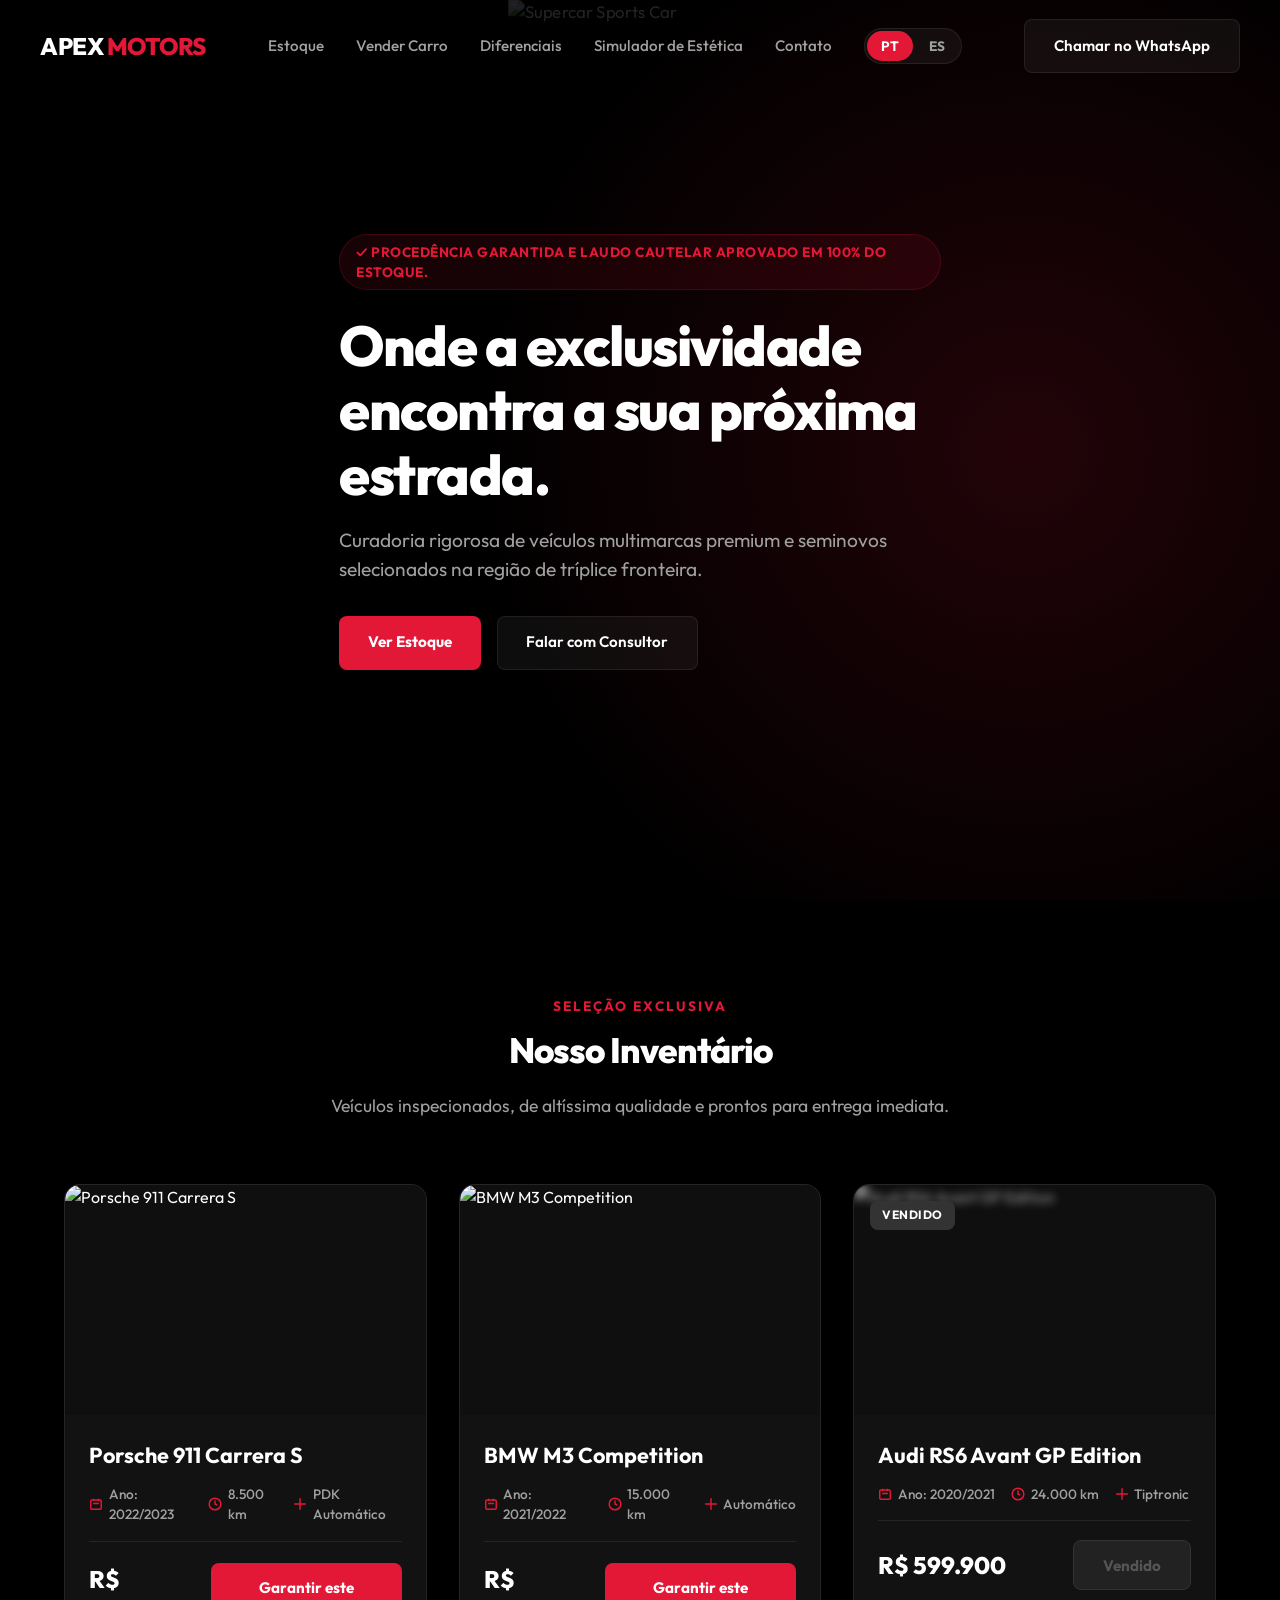
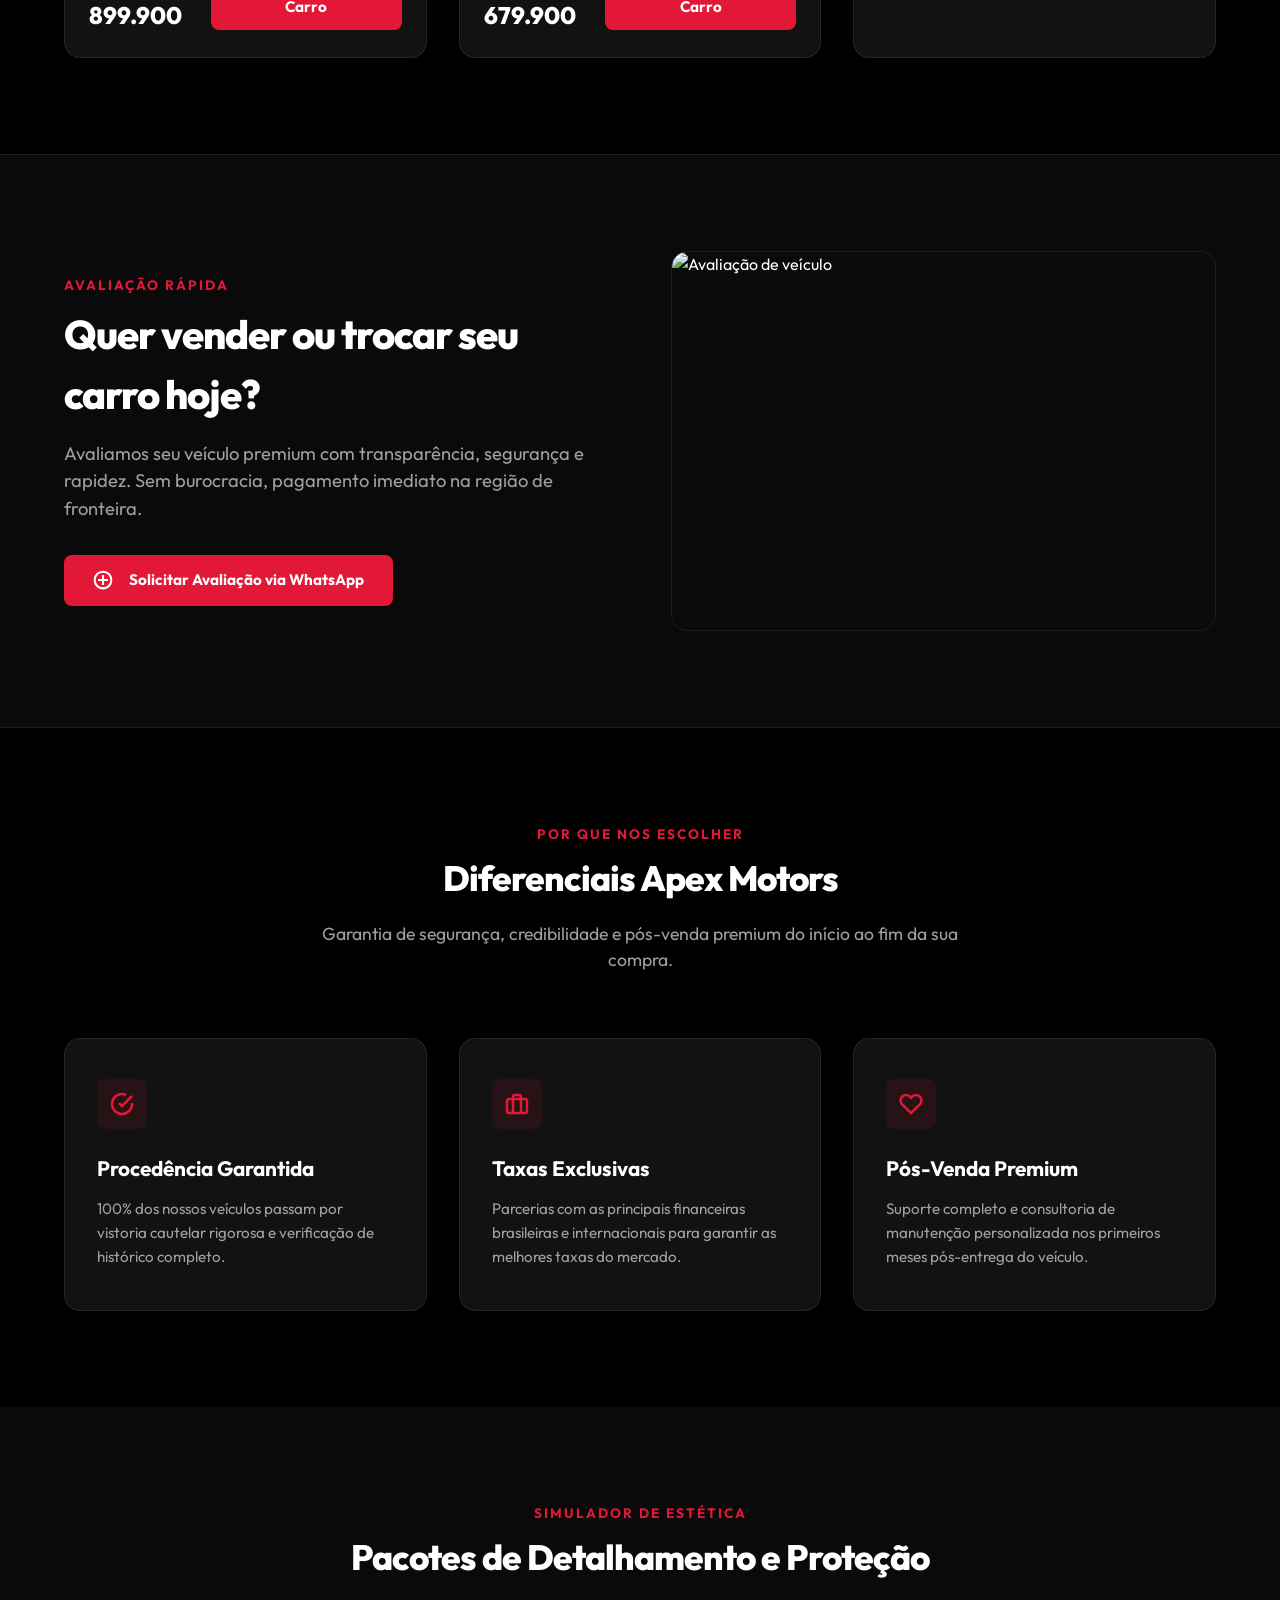
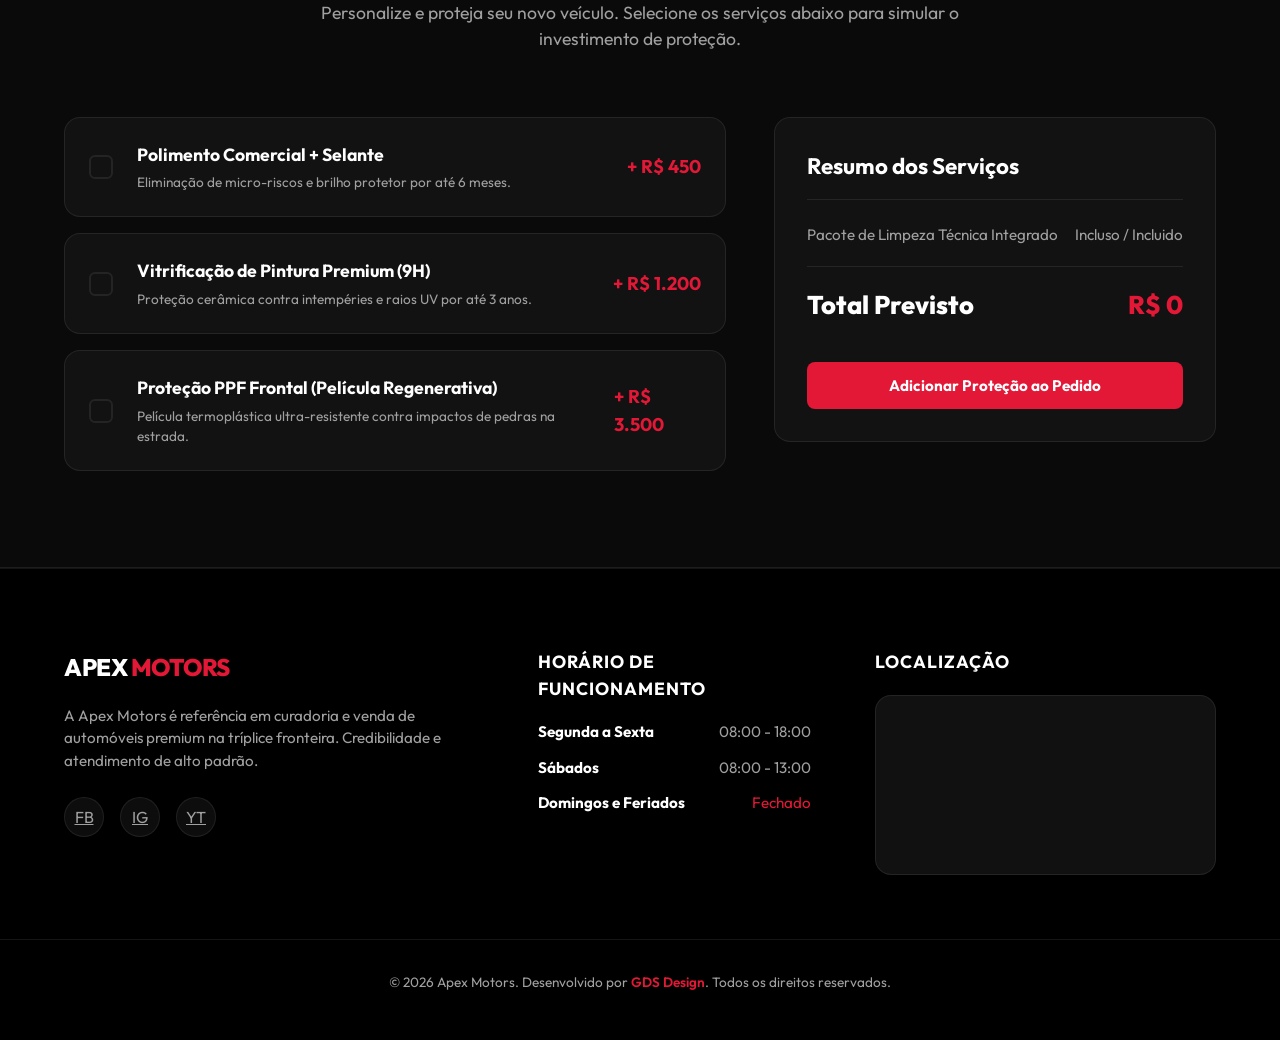
==== index.html @ 04f1a265 "feat: inicializa o repositorio da landing page automotiva" ====
<!DOCTYPE html>
<html lang="pt-BR">
<head>
    <meta charset="UTF-8">
    <meta name="viewport" content="width=device-width, initial-scale=1.0">
    
    <!-- SEO & Search Engine Optimization (Multilíngue) -->
    <title>Apex Motors | Revenda de Veículos Premium Tríplice Fronteira</title>
    <meta name="description" content="Apex Motors é referência em veículos premium multimarcas na região de Foz do Iguaçu e Ciudad del Este. Estoque selecionado e procedência garantida.">
    <meta name="robots" content="index, follow">
    <link rel="alternate" hreflang="pt" href="https://gdsdesign.pages.dev/landing-page-automotiva/?lang=pt">
    <link rel="alternate" hreflang="es" href="https://gdsdesign.pages.dev/landing-page-automotiva/?lang=es">
    <link rel="alternate" hreflang="x-default" href="https://gdsdesign.pages.dev/landing-page-automotiva/">

    <!-- Stylesheets -->
    <link rel="stylesheet" href="style.css">
</head>
<body>

    <!-- Header / Nav bar -->
    <header>
        <div class="container nav-container">
            <div class="logo">Apex <span>Motors</span></div>
            <button class="menu-toggle" onclick="toggleMenu()" aria-label="Toggle Menu">☰</button>
            <nav id="main-nav">
                <a href="#inventory" data-i18n="nav_inventory">Estoque</a>
                <a href="#sell" data-i18n="nav_sell">Vender Carro</a>
                <a href="#features" data-i18n="nav_features">Diferenciais</a>
                <a href="#calculator" data-i18n="sec_calc_badge">Estética</a>
                <a href="#contact" data-i18n="nav_contact">Contato</a>
                
                <!-- Language Switcher -->
                <div class="lang-switcher">
                    <button class="lang-btn active" data-lang="pt" onclick="setLanguage('pt')">PT</button>
                    <button class="lang-btn" data-lang="es" onclick="setLanguage('es')">ES</button>
                </div>
            </nav>
            <a href="https://wa.me/595973977991" target="_blank" class="btn-secondary" data-i18n="btn_whatsapp" style="display: inline-flex;">Chamar no WhatsApp</a>
        </div>
    </header>

    <!-- Hero Section -->
    <section class="hero" id="home">
        <div class="hero-bg"></div>
        <div class="hero-img-wrap">
            <img src="https://images.unsplash.com/photo-1617814076367-b759c7d7e738?auto=format&fit=crop&q=80&w=1200" alt="Supercar Sports Car">
        </div>
        <div class="container hero-content">
            <div class="trust-badge" data-i18n="hero_badge">✓ Procedência garantida e laudo cautelar aprovado em 100% do estoque.</div>
            <h1 data-i18n="hero_title">Onde a exclusividade encontra a sua próxima estrada.</h1>
            <p data-i18n="hero_subtitle">Curadoria rigorosa de veículos multimarcas premium e seminovos selecionados na região de tríplice fronteira.</p>
            <div class="hero-ctas">
                <a href="#inventory" class="btn-primary" data-i18n="hero_cta_stock">Ver Estoque</a>
                <a href="https://wa.me/595973977991" target="_blank" class="btn-secondary" data-i18n="hero_cta_chat">Falar com Consultor</a>
            </div>
        </div>
    </section>

    <!-- Inventory Section -->
    <section id="inventory">
        <div class="container">
            <div class="section-header">
                <span class="section-badge" data-i18n="sec_inventory_badge">Seleção Exclusiva</span>
                <h2 data-i18n="sec_inventory_title">Nosso Inventário</h2>
                <p data-i18n="sec_inventory_desc">Veículos inspecionados, de altíssima qualidade e prontos para entrega imediata.</p>
            </div>
            
            <div class="inventory-grid" id="inventory-grid">
                <!-- Vehicle Cards Rendered Dynamically via JS -->
            </div>
        </div>
    </section>

    <!-- Venda seu Carro (Trade-In) -->
    <section class="trade-in" id="sell">
        <div class="container trade-wrap">
            <div class="trade-content">
                <span class="section-badge" data-i18n="sec_trade_badge">Avaliação Rápida</span>
                <h2 data-i18n="sec_trade_title">Quer vender ou trocar seu carro hoje?</h2>
                <p data-i18n="sec_trade_desc">Avaliamos seu veículo premium com transparência, segurança e rapidez. Sem burocracia, pagamento imediato na região de fronteira.</p>
                <a id="sell-car-cta" href="#" target="_blank" class="btn-primary">
                    <svg width="20" height="20" viewBox="0 0 24 24" fill="none" stroke="currentColor" stroke-width="2.5" style="margin-right: 8px;"><path d="M12 22c5.523 0 10-4.477 10-10S17.523 2 12 2 2 6.477 2 12s4.477 10 10 10z"/><path d="M12 6v12m-6-6h12"/></svg>
                    <span data-i18n="sec_trade_cta">Solicitar Avaliação via WhatsApp</span>
                </a>
            </div>
            <div class="trade-visual">
                <img src="https://images.unsplash.com/photo-1549399542-7e3f8b79c341?auto=format&fit=crop&q=80&w=800" alt="Avaliação de veículo">
            </div>
        </div>
    </section>

    <!-- Diferenciais -->
    <section id="features">
        <div class="container">
            <div class="section-header">
                <span class="section-badge" data-i18n="sec_features_badge">Por que nos escolher</span>
                <h2 data-i18n="sec_features_title">Diferenciais Apex Motors</h2>
                <p data-i18n="sec_features_desc">Garantia de segurança, credibilidade e pós-venda premium do início ao fim da sua compra.</p>
            </div>
            
            <div class="features-grid">
                <div class="feature-card">
                    <div class="feat-icon-wrap">
                        <svg width="24" height="24" viewBox="0 0 24 24" fill="none" stroke="currentColor" stroke-width="2.5"><path d="M22 11.08V12a10 10 0 11-5.93-9.14M22 4L12 14.01l-3-3"/></svg>
                    </div>
                    <h3 data-i18n="feat_1_title">Procedência Garantida</h3>
                    <p data-i18n="feat_1_desc">100% dos nossos veículos passam por vistoria cautelar rigorosa e verificação de histórico completo.</p>
                </div>
                
                <div class="feature-card">
                    <div class="feat-icon-wrap">
                        <svg width="24" height="24" viewBox="0 0 24 24" fill="none" stroke="currentColor" stroke-width="2.5"><rect x="2" y="7" width="20" height="14" rx="2" ry="2"/><path d="M16 21V5a2 2 0 00-2-2h-4a2 2 0 00-2 2v16"/></svg>
                    </div>
                    <h3 data-i18n="feat_2_title">Taxas Exclusivas</h3>
                    <p data-i18n="feat_2_desc">Parcerias com as principais financeiras brasileiras e internacionais para garantir as melhores taxas do mercado.</p>
                </div>
                
                <div class="feature-card">
                    <div class="feat-icon-wrap">
                        <svg width="24" height="24" viewBox="0 0 24 24" fill="none" stroke="currentColor" stroke-width="2.5"><path d="M20.84 4.61a5.5 5.5 0 00-7.78 0L12 5.67l-1.06-1.06a5.5 5.5 0 00-7.78 7.78l1.06 1.06L12 21.23l7.78-7.78 1.06-1.06a5.5 5.5 0 000-7.78z"/></svg>
                    </div>
                    <h3 data-i18n="feat_3_title">Pós-Venda Premium</h3>
                    <p data-i18n="feat_3_desc">Suporte completo e consultoria de manutenção personalizada nos primeiros meses pós-entrega do veículo.</p>
                </div>
            </div>
        </div>
    </section>

    <!-- Calculator Simulator Detail -->
    <section class="calc-section" id="calculator">
        <div class="container">
            <div class="section-header">
                <span class="section-badge" data-i18n="sec_calc_badge">Simulador de Estética</span>
                <h2 data-i18n="sec_calc_title">Pacotes de Detalhamento e Proteção</h2>
                <p data-i18n="sec_calc_desc">Personalize e proteja seu novo veículo. Selecione os serviços abaixo para simular o investimento de proteção.</p>
            </div>

            <div class="calc-grid">
                <div class="calc-options">
                    
                    <div class="calc-item" data-id="item_1">
                        <div class="calc-checkbox">✓</div>
                        <div class="calc-details">
                            <h4 data-i18n="calc_item_1">Polimento Comercial + Selante</h4>
                            <p data-i18n="calc_item_1_desc">Eliminação de micro-riscos e brilho protetor por até 6 meses.</p>
                        </div>
                        <div class="calc-price" id="calc-price-item1">+ R$ 450</div>
                    </div>
                    
                    <div class="calc-item" data-id="item_2">
                        <div class="calc-checkbox">✓</div>
                        <div class="calc-details">
                            <h4 data-i18n="calc_item_2">Vitrificação de Pintura Premium (9H)</h4>
                            <p data-i18n="calc_item_2_desc">Proteção cerâmica contra intempéries e raios UV por até 3 anos.</p>
                        </div>
                        <div class="calc-price" id="calc-price-item2">+ R$ 1.200</div>
                    </div>
                    
                    <div class="calc-item" data-id="item_3">
                        <div class="calc-checkbox">✓</div>
                        <div class="calc-details">
                            <h4 data-i18n="calc_item_3">Proteção PPF Frontal (Película Regenerativa)</h4>
                            <p data-i18n="calc_item_3_desc">Película termoplástica ultra-resistente contra impactos de pedras na estrada.</p>
                        </div>
                        <div class="calc-price" id="calc-price-item3">+ R$ 3.500</div>
                    </div>

                </div>

                <div class="calc-summary-card">
                    <h3 data-i18n="calc_sum_title">Resumo dos Serviços</h3>
                    <div id="calc-summary-list">
                        <!-- Dynamic selections go here -->
                    </div>
                    
                    <div class="summary-item total">
                        <span data-i18n="calc_sum_total">Total Previsto</span>
                        <span class="price-val" id="calc-total-val">R$ 0</span>
                    </div>
                    <button class="btn-primary" style="width: 100%; margin-top: 1.5rem;" onclick="sendCalcToWhatsApp()" data-i18n="calc_sum_cta">Adicionar Proteção ao Pedido</button>
                </div>
            </div>
        </div>
    </section>

    <!-- Footer & Map -->
    <footer id="contact">
        <div class="container footer-grid">
            <div class="footer-info">
                <div class="logo">Apex <span>Motors</span></div>
                <p data-i18n="footer_desc">A Apex Motors é referência em curadoria e venda de automóveis premium na tríplice fronteira. Credibilidade e atendimento de alto padrão.</p>
                <div class="social-links">
                    <a href="#" class="social-btn">FB</a>
                    <a href="#" class="social-btn">IG</a>
                    <a href="#" class="social-btn">YT</a>
                </div>
            </div>
            
            <div class="footer-hours">
                <h3 data-i18n="footer_hours">Horário de Funcionamento</h3>
                <ul class="hours-list">
                    <li>
                        <strong data-i18n="footer_week">Segunda a Sexta</strong>
                        <span>08:00 - 18:00</span>
                    </li>
                    <li>
                        <strong data-i18n="footer_sat">Sábados</strong>
                        <span>08:00 - 13:00</span>
                    </li>
                    <li>
                        <strong data-i18n="footer_sun">Domingos e Feriados</strong>
                        <span data-i18n="footer_closed" style="color: var(--primary);">Fechado</span>
                    </li>
                </ul>
            </div>
            
            <div class="footer-map">
                <h3 data-i18n="footer_map">Localização</h3>
                <div class="map-box">
                    <iframe src="https://www.google.com/maps/embed?pb=!1m18!1m12!1m3!1d3600.67252243407!2d-54.57211142514336!3d-25.515967077508492!2m3!1f0!2f0!3f0!3m2!1i1024!2i768!4f13.1!3m3!1m2!1s0x94f69085817bd4c3%3A0xc48c08fb3c6cb19!2sAv.%20Paran%C3%A1%2C%20Foz%20do%20Igua%C3%A7u%20-%20PR!5e0!3m2!1spt-BR!2sbr!4v1700000000000!5m2!1spt-BR!2sbr" allowfullscreen="" loading="lazy"></iframe>
                </div>
            </div>
        </div>
        <div class="copyright" data-i18n="copyright">
            © 2026 Apex Motors. Desenvolvido por GDS Design. Todos os direitos reservados.
        </div>
    </footer>

    <!-- Scripts -->
    <script src="script.js"></script>
</body>
</html>
---- style.css ----
@import url('https://fonts.googleapis.com/css2?family=Outfit:wght@300;400;500;600;700;800&display=swap');

:root {
    --bg-pure: #000000;
    --bg-dark: #0a0a0a;
    --bg-card: #121212;
    --border-card: rgba(255, 255, 255, 0.08);
    --border-hover: rgba(227, 24, 55, 0.4);
    --primary: #E31837; /* Sport Red */
    --primary-hover: #C2142E;
    --text-main: #FFFFFF;
    --text-muted: #A0A0A0;
    --radius-lg: 16px;
    --radius-md: 8px;
    --font: 'Outfit', sans-serif;
    --transition-smooth: 0.4s cubic-bezier(0.16, 1, 0.3, 1);
}

* {
    margin: 0;
    padding: 0;
    box-sizing: border-box;
    scroll-behavior: smooth;
}

body {
    font-family: var(--font);
    background-color: var(--bg-pure);
    color: var(--text-main);
    overflow-x: hidden;
    line-height: 1.5;
}

.container {
    max-width: 1200px;
    margin: 0 auto;
    padding: 0 1.5rem;
}

/* Header & Navigation */
header {
    position: fixed;
    top: 0;
    left: 0;
    width: 100%;
    z-index: 100;
    transition: var(--transition-smooth);
    border-bottom: 1px solid transparent;
}

header.scrolled {
    background: rgba(10, 10, 10, 0.8);
    backdrop-filter: blur(12px);
    -webkit-backdrop-filter: blur(12px);
    border-bottom: 1px solid var(--border-card);
    padding: 0.8rem 0;
}

header .nav-container {
    display: flex;
    justify-content: space-between;
    align-items: center;
    padding: 1.2rem 0;
    transition: var(--transition-smooth);
}

.logo {
    font-size: 1.5rem;
    font-weight: 800;
    letter-spacing: -0.5px;
    text-transform: uppercase;
}

.logo span {
    color: var(--primary);
}

nav {
    display: flex;
    align-items: center;
    gap: 2rem;
}

nav a {
    color: var(--text-muted);
    text-decoration: none;
    font-weight: 500;
    font-size: 0.95rem;
    transition: var(--transition-smooth);
}

nav a:hover {
    color: var(--text-main);
}

/* Language Switcher */
.lang-switcher {
    display: flex;
    align-items: center;
    background: rgba(255, 255, 255, 0.05);
    border: 1px solid var(--border-card);
    padding: 2px;
    border-radius: 50px;
    gap: 2px;
}

.lang-btn {
    background: transparent;
    border: none;
    color: var(--text-muted);
    padding: 6px 14px;
    border-radius: 50px;
    cursor: pointer;
    font-family: var(--font);
    font-size: 0.85rem;
    font-weight: 700;
    transition: var(--transition-smooth);
}

.lang-btn.active {
    background: var(--primary);
    color: var(--text-main);
}

/* CTAs */
.btn-primary {
    display: inline-flex;
    align-items: center;
    justify-content: center;
    gap: 0.5rem;
    background: var(--primary);
    color: var(--text-main);
    text-decoration: none;
    font-weight: 700;
    padding: 0.9rem 1.8rem;
    border-radius: var(--radius-md);
    border: none;
    cursor: pointer;
    font-family: var(--font);
    font-size: 0.95rem;
    transition: var(--transition-smooth);
}

.btn-primary:hover {
    background: var(--primary-hover);
    transform: translateY(-2px);
}

.btn-secondary {
    display: inline-flex;
    align-items: center;
    justify-content: center;
    background: rgba(255, 255, 255, 0.05);
    color: var(--text-main);
    text-decoration: none;
    font-weight: 600;
    padding: 0.9rem 1.8rem;
    border-radius: var(--radius-md);
    border: 1px solid var(--border-card);
    cursor: pointer;
    font-family: var(--font);
    font-size: 0.95rem;
    transition: var(--transition-smooth);
}

.btn-secondary:hover {
    background: rgba(255, 255, 255, 0.1);
    border-color: var(--text-muted);
}

/* Mobile Toggle */
.menu-toggle {
    display: none;
    background: transparent;
    border: none;
    color: var(--text-main);
    font-size: 1.5rem;
    cursor: pointer;
}

/* Hero Section */
.hero {
    min-height: 100vh;
    display: flex;
    align-items: center;
    position: relative;
    padding-top: 100px;
    overflow: hidden;
}

.hero-bg {
    position: absolute;
    top: 0;
    left: 0;
    width: 100%;
    height: 100%;
    z-index: 1;
    background: radial-gradient(circle at 80% 50%, rgba(227, 24, 55, 0.15), transparent 50%),
                linear-gradient(180deg, rgba(0, 0, 0, 0.7) 0%, rgba(0, 0, 0, 0.95) 100%);
}

.hero-img-wrap {
    position: absolute;
    top: 0;
    right: 0;
    width: 60%;
    height: 100%;
    z-index: 0;
    opacity: 0.45;
    mix-blend-mode: screen;
}

.hero-img-wrap img {
    width: 100%;
    height: 100%;
    object-fit: cover;
    object-position: right center;
    transform: scale(1.05);
    filter: grayscale(30%);
}

.hero-content {
    position: relative;
    z-index: 2;
    max-width: 650px;
}

.trust-badge {
    display: inline-flex;
    align-items: center;
    gap: 0.5rem;
    background: rgba(227, 24, 55, 0.1);
    border: 1px solid rgba(227, 24, 55, 0.2);
    color: var(--primary);
    padding: 0.4rem 1rem;
    border-radius: 50px;
    font-size: 0.85rem;
    font-weight: 700;
    text-transform: uppercase;
    letter-spacing: 0.5px;
    margin-bottom: 1.5rem;
}

.hero h1 {
    font-size: 3.5rem;
    font-weight: 800;
    line-height: 1.15;
    letter-spacing: -1.5px;
    margin-bottom: 1.2rem;
}

.hero p {
    font-size: 1.2rem;
    color: var(--text-muted);
    margin-bottom: 2rem;
    font-weight: 400;
}

.hero-ctas {
    display: flex;
    gap: 1rem;
}

/* Sections Global */
section {
    padding: 6rem 0;
    position: relative;
}

.section-header {
    text-align: center;
    max-width: 650px;
    margin: 0 auto 4rem auto;
}

.section-badge {
    color: var(--primary);
    font-size: 0.85rem;
    font-weight: 700;
    text-transform: uppercase;
    letter-spacing: 2px;
    margin-bottom: 0.5rem;
    display: block;
}

.section-header h2 {
    font-size: 2.2rem;
    font-weight: 800;
    letter-spacing: -1px;
    margin-bottom: 1rem;
}

.section-header p {
    color: var(--text-muted);
    font-size: 1.1rem;
}

/* Inventory Grid */
.inventory-grid {
    display: grid;
    grid-template-columns: repeat(auto-fill, minmax(350px, 1fr));
    gap: 2rem;
}

.car-card {
    background: var(--bg-card);
    border: 1px solid var(--border-card);
    border-radius: var(--radius-lg);
    overflow: hidden;
    transition: var(--transition-smooth);
    position: relative;
}

.car-card:hover {
    border-color: var(--border-hover);
    transform: translateY(-5px);
    box-shadow: 0 10px 30px rgba(227, 24, 55, 0.08);
}

.car-img-wrap {
    height: 230px;
    overflow: hidden;
    position: relative;
    background: #0f0f0f;
}

.car-img-wrap img {
    width: 100%;
    height: 100%;
    object-fit: cover;
    transition: transform 0.6s cubic-bezier(0.16, 1, 0.3, 1);
}

.car-card:hover .car-img-wrap img {
    transform: scale(1.05);
}

.status-badge {
    position: absolute;
    top: 1rem;
    left: 1rem;
    background: var(--primary);
    color: var(--text-main);
    font-weight: 700;
    font-size: 0.75rem;
    text-transform: uppercase;
    padding: 0.35rem 0.75rem;
    border-radius: var(--radius-md);
    letter-spacing: 0.5px;
    z-index: 5;
}

.car-info {
    padding: 1.5rem;
}

.car-info h3 {
    font-size: 1.35rem;
    font-weight: 700;
    margin-bottom: 0.8rem;
}

.car-specs {
    display: flex;
    gap: 1rem;
    margin-bottom: 1.2rem;
    border-bottom: 1px solid var(--border-card);
    padding-bottom: 1rem;
}

.spec-item {
    display: flex;
    align-items: center;
    gap: 0.35rem;
    font-size: 0.85rem;
    color: var(--text-muted);
    font-weight: 500;
}

.spec-item svg {
    color: var(--primary);
    flex-shrink: 0;
}

.car-footer {
    display: flex;
    justify-content: space-between;
    align-items: center;
}

.car-price {
    font-size: 1.5rem;
    font-weight: 800;
    color: #FFFFFF;
}

.car-card.sold {
    pointer-events: none;
}

.car-card.sold .car-img-wrap img {
    filter: blur(4px) grayscale(80%);
    opacity: 0.6;
}

.car-card.sold .status-badge {
    background: #333333;
}

.car-card.sold .btn-primary {
    background: #222222;
    color: #555555;
    border: 1px solid #333333;
    cursor: not-allowed;
}

/* Trade-In / Evaluate */
.trade-in {
    background: var(--bg-dark);
    border-top: 1px solid var(--border-card);
    border-bottom: 1px solid var(--border-card);
}

.trade-wrap {
    display: flex;
    align-items: center;
    gap: 4rem;
}

.trade-content {
    flex: 1;
}

.trade-content h2 {
    font-size: 2.5rem;
    font-weight: 800;
    letter-spacing: -1px;
    margin-bottom: 1rem;
}

.trade-content p {
    color: var(--text-muted);
    font-size: 1.15rem;
    margin-bottom: 2rem;
}

.trade-visual {
    flex: 1;
    position: relative;
    border-radius: var(--radius-lg);
    overflow: hidden;
    height: 380px;
    border: 1px solid var(--border-card);
}

.trade-visual img {
    width: 100%;
    height: 100%;
    object-fit: cover;
    filter: grayscale(20%);
}

/* Features / Diferenciais */
.features-grid {
    display: grid;
    grid-template-columns: repeat(3, 1fr);
    gap: 2rem;
}

.feature-card {
    background: var(--bg-card);
    border: 1px solid var(--border-card);
    border-radius: var(--radius-lg);
    padding: 2.5rem 2rem;
    transition: var(--transition-smooth);
}

.feature-card:hover {
    border-color: var(--border-hover);
    transform: translateY(-8px);
}

.feat-icon-wrap {
    width: 50px;
    height: 50px;
    background: rgba(227, 24, 55, 0.1);
    color: var(--primary);
    border-radius: var(--radius-md);
    display: flex;
    align-items: center;
    justify-content: center;
    margin-bottom: 1.5rem;
}

.feature-card h3 {
    font-size: 1.3rem;
    font-weight: 700;
    margin-bottom: 0.8rem;
}

.feature-card p {
    color: var(--text-muted);
    font-size: 0.95rem;
    line-height: 1.6;
}

/* Premium Detailing Calculator */
.calc-section {
    background: var(--bg-dark);
    border-bottom: 1px solid var(--border-card);
}

.calc-grid {
    display: grid;
    grid-template-columns: 1.2fr 0.8fr;
    gap: 3rem;
}

.calc-options {
    display: flex;
    flex-direction: column;
    gap: 1rem;
}

.calc-item {
    background: var(--bg-card);
    border: 1px solid var(--border-card);
    border-radius: var(--radius-lg);
    padding: 1.5rem;
    display: flex;
    align-items: center;
    gap: 1.5rem;
    cursor: pointer;
    transition: var(--transition-smooth);
}

.calc-item:hover {
    border-color: var(--border-hover);
}

.calc-item.selected {
    border-color: var(--primary);
    background: rgba(227, 24, 55, 0.02);
}

.calc-checkbox {
    width: 24px;
    height: 24px;
    border-radius: 6px;
    border: 2px solid var(--border-card);
    display: flex;
    align-items: center;
    justify-content: center;
    color: transparent;
    transition: var(--transition-smooth);
    flex-shrink: 0;
}

.calc-item.selected .calc-checkbox {
    background: var(--primary);
    border-color: var(--primary);
    color: var(--text-main);
}

.calc-details {
    flex-grow: 1;
}

.calc-details h4 {
    font-size: 1.1rem;
    font-weight: 700;
    margin-bottom: 0.25rem;
}

.calc-details p {
    color: var(--text-muted);
    font-size: 0.85rem;
}

.calc-price {
    font-weight: 700;
    font-size: 1.15rem;
    color: var(--primary);
}

.calc-summary-card {
    background: var(--bg-card);
    border: 1px solid var(--border-card);
    border-radius: var(--radius-lg);
    padding: 2rem;
    position: sticky;
    top: 120px;
    height: fit-content;
}

.calc-summary-card h3 {
    font-size: 1.4rem;
    font-weight: 700;
    border-bottom: 1px solid var(--border-card);
    padding-bottom: 1rem;
    margin-bottom: 1.5rem;
}

.summary-item {
    display: flex;
    justify-content: space-between;
    font-size: 0.95rem;
    color: var(--text-muted);
    margin-bottom: 0.8rem;
}

.summary-item.total {
    border-top: 1px solid var(--border-card);
    padding-top: 1.2rem;
    margin-top: 1.2rem;
    font-size: 1.6rem;
    font-weight: 800;
    color: var(--text-main);
}

.summary-item.total .price-val {
    color: var(--primary);
}

/* Footer Section */
footer {
    background: var(--bg-pure);
    border-top: 1px solid var(--border-card);
    padding: 5rem 0 3rem 0;
}

.footer-grid {
    display: grid;
    grid-template-columns: 1.2fr 0.8fr 1fr;
    gap: 4rem;
    margin-bottom: 4rem;
}

.footer-info .logo {
    margin-bottom: 1.2rem;
}

.footer-info p {
    color: var(--text-muted);
    font-size: 0.95rem;
    margin-bottom: 1.5rem;
}

.social-links {
    display: flex;
    gap: 1rem;
}

.social-btn {
    width: 40px;
    height: 40px;
    background: rgba(255, 255, 255, 0.05);
    border: 1px solid var(--border-card);
    border-radius: 50%;
    display: flex;
    align-items: center;
    justify-content: center;
    color: var(--text-muted);
    transition: var(--transition-smooth);
}

.social-btn:hover {
    background: var(--primary);
    color: var(--text-main);
    border-color: var(--primary);
}

.footer-hours h3, .footer-map h3 {
    font-size: 1.1rem;
    font-weight: 700;
    margin-bottom: 1.2rem;
    text-transform: uppercase;
    letter-spacing: 1px;
}

.hours-list {
    list-style: none;
}

.hours-list li {
    font-size: 0.95rem;
    color: var(--text-muted);
    margin-bottom: 0.8rem;
    display: flex;
    justify-content: space-between;
}

.hours-list li strong {
    color: var(--text-main);
}

.map-box {
    border-radius: var(--radius-lg);
    overflow: hidden;
    border: 1px solid var(--border-card);
    height: 180px;
    position: relative;
    background: #111;
}

.map-box iframe {
    width: 100%;
    height: 100%;
    border: none;
    filter: invert(90%) hue-rotate(180deg) grayscale(100%);
}

.copyright {
    border-top: 1px solid var(--border-card);
    padding-top: 2rem;
    text-align: center;
    font-size: 0.85rem;
    color: var(--text-muted);
}

/* Responsive Breakpoints */
@media (max-width: 1024px) {
    .hero h1 {
        font-size: 3rem;
    }
    .trade-wrap {
        flex-direction: column;
        gap: 2rem;
    }
    .features-grid {
        grid-template-columns: 1fr;
    }
    .calc-grid {
        grid-template-columns: 1fr;
    }
    .footer-grid {
        grid-template-columns: 1fr;
        gap: 2.5rem;
    }
}

@media (max-width: 768px) {
    header .nav-container {
        padding: 1rem 0;
    }
    .menu-toggle {
        display: block;
    }
    nav {
        display: none; /* Can be toggled with JS */
        position: absolute;
        top: 100%;
        left: 0;
        width: 100%;
        background: #0a0a0a;
        border-bottom: 1px solid var(--border-card);
        flex-direction: column;
        padding: 2rem;
        gap: 1.5rem;
        text-align: center;
    }
    nav.active {
        display: flex;
    }
    .hero {
        padding-top: 140px;
        min-height: auto;
        padding-bottom: 4rem;
    }
    .hero-bg {
        background: radial-gradient(circle at 50% 30%, rgba(227, 24, 55, 0.15), transparent 60%),
                    linear-gradient(180deg, rgba(0, 0, 0, 0.8) 0%, rgba(0, 0, 0, 0.98) 100%);
    }
    .hero-img-wrap {
        width: 100%;
        height: 50%;
        top: 0;
        bottom: auto;
        opacity: 0.3;
    }
    .hero-ctas {
        flex-direction: column;
    }
    .inventory-grid {
        grid-template-columns: 1fr;
    }
}
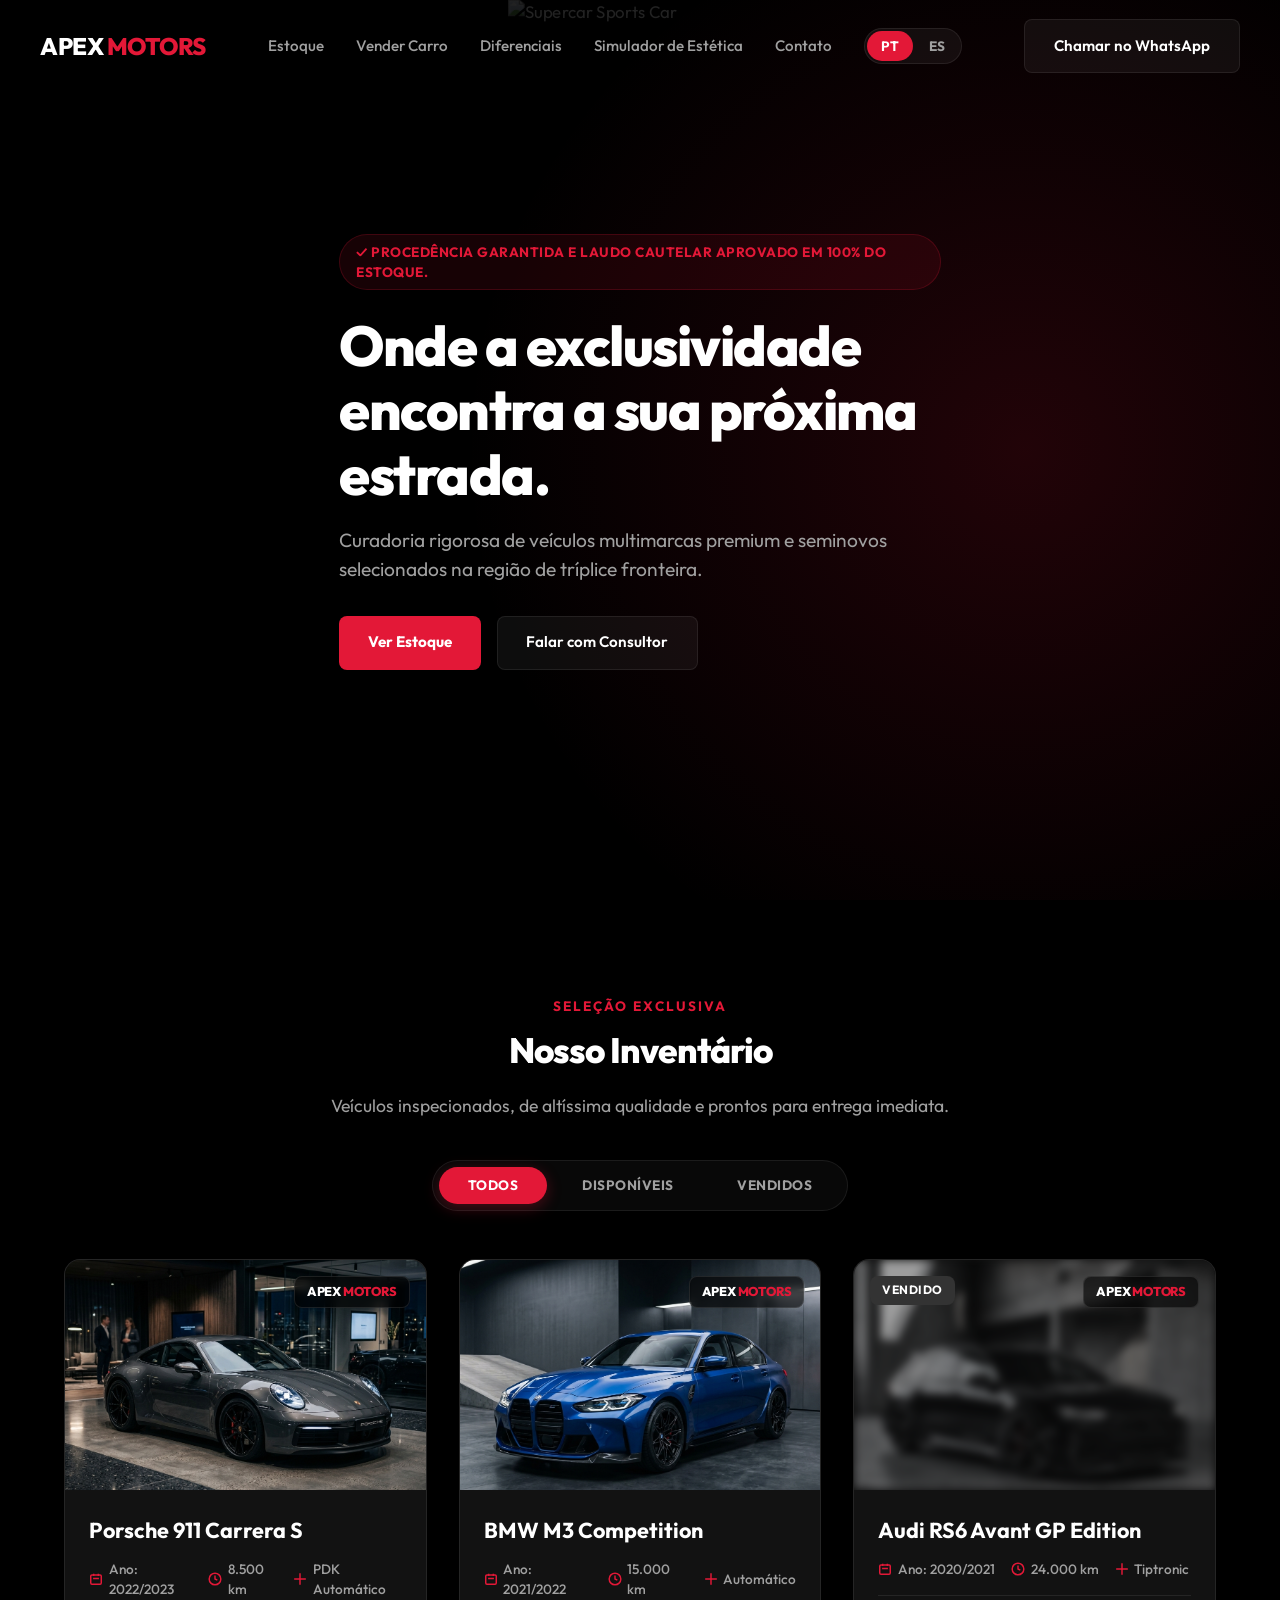
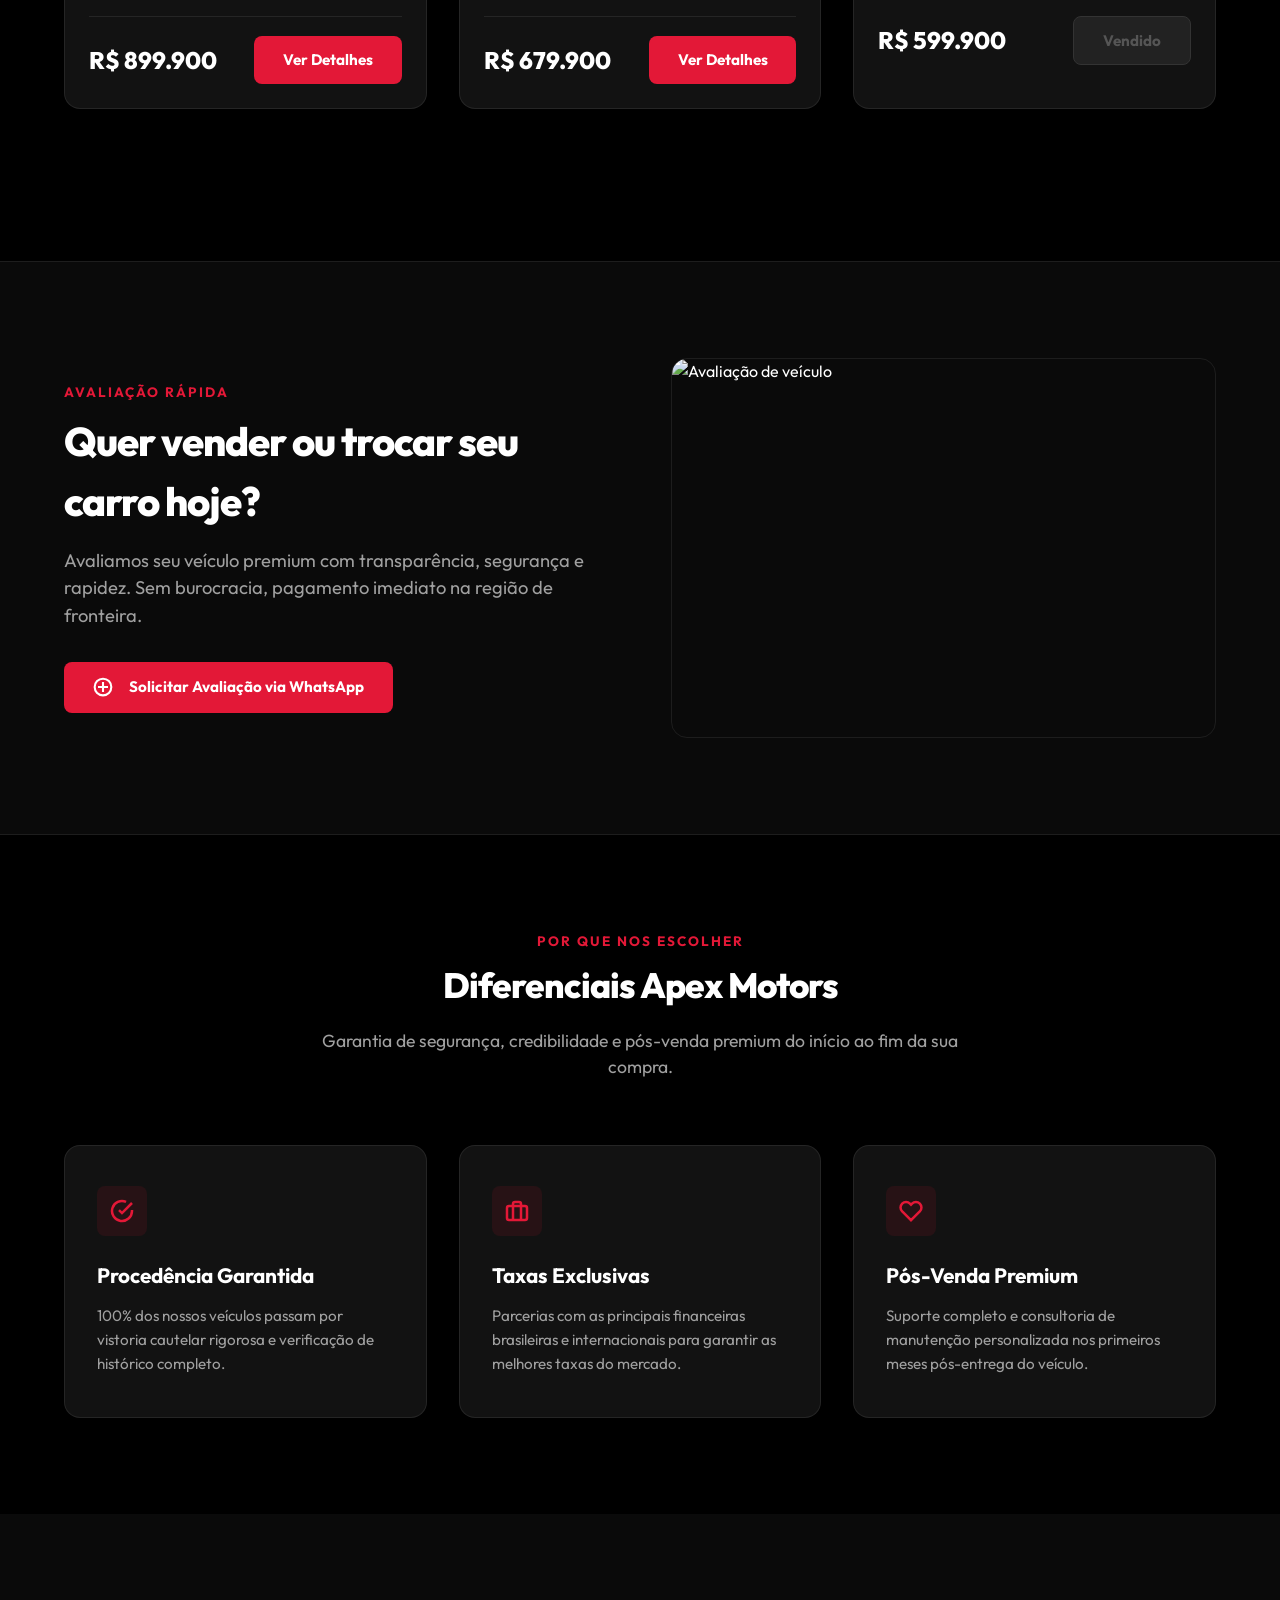
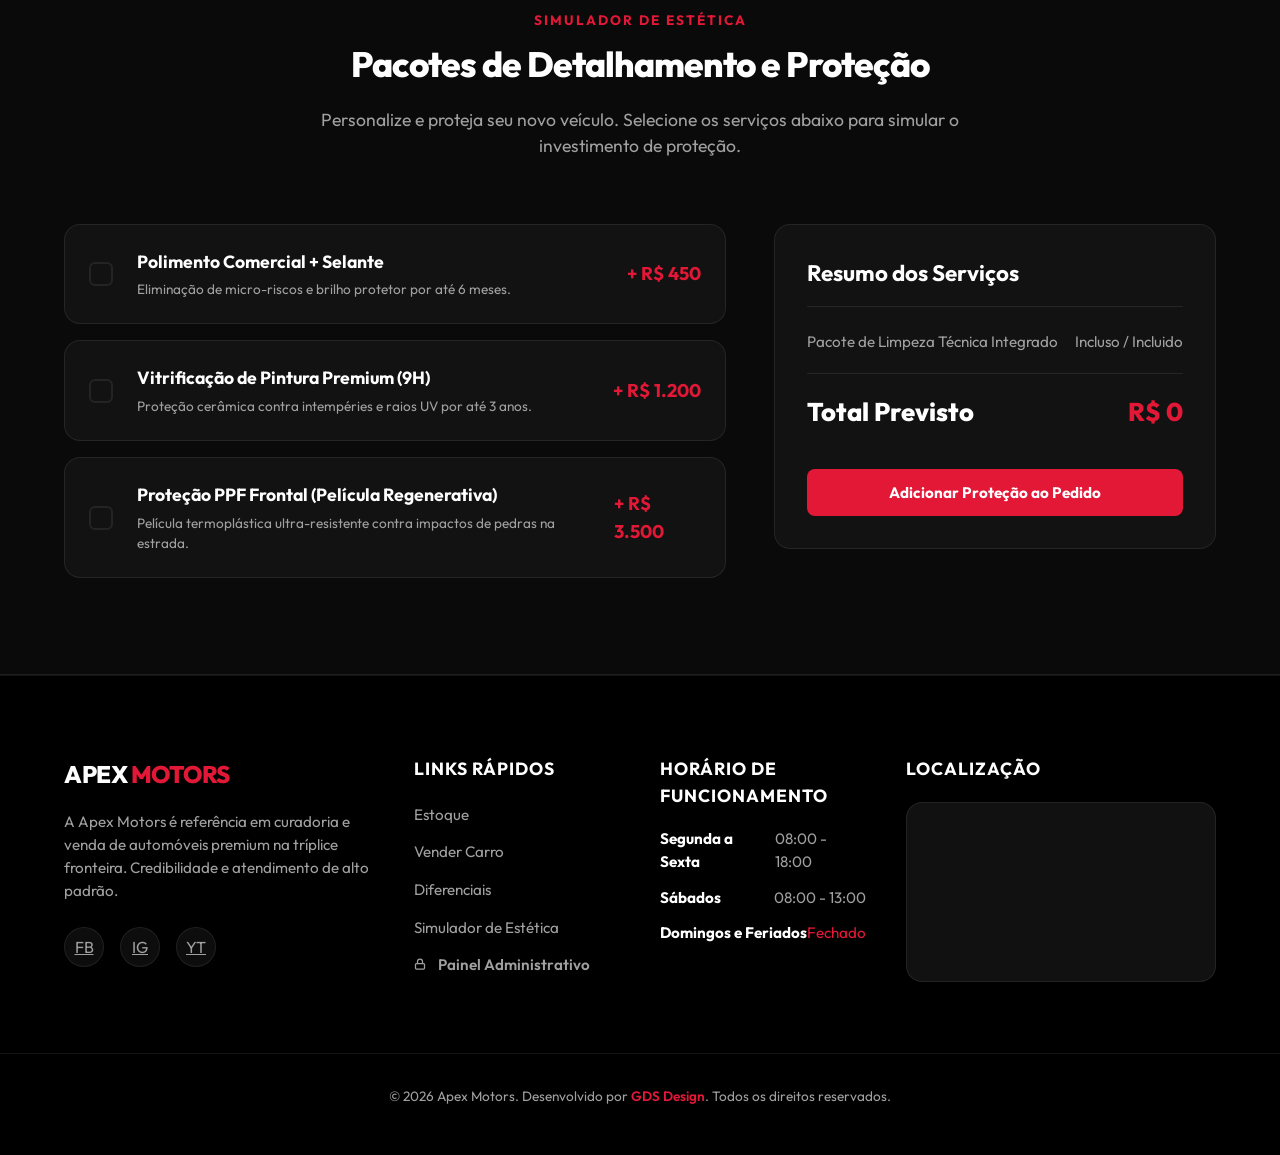
==== commit 1cdff501: "feat: redesenho de templates, crop interativo, prévia de download síncrona e imagens premium locais" ====
--- a/index.html
+++ b/index.html
@@ -65,8 +65,22 @@
                 <p data-i18n="sec_inventory_desc">Veículos inspecionados, de altíssima qualidade e prontos para entrega imediata.</p>
             </div>
             
+            <!-- Showcase Filters -->
+            <div class="showcase-filter-container">
+                <div class="showcase-filter-tabs">
+                    <button class="showcase-filter-tab active" data-filter="all" onclick="changeShowcaseFilter('all', this)" data-i18n="filter_all">Todos</button>
+                    <button class="showcase-filter-tab" data-filter="available" onclick="changeShowcaseFilter('available', this)" data-i18n="filter_available">Disponíveis</button>
+                    <button class="showcase-filter-tab" data-filter="sold" onclick="changeShowcaseFilter('sold', this)" data-i18n="filter_sold">Vendidos</button>
+                </div>
+            </div>
+            
             <div class="inventory-grid" id="inventory-grid">
                 <!-- Vehicle Cards Rendered Dynamically via JS -->
+            </div>
+
+            <!-- Showcase Expand Button -->
+            <div class="showcase-more-container" id="showcase-more-container">
+                <!-- Dynamically populated via JS -->
             </div>
         </div>
     </section>
@@ -196,6 +210,21 @@
                 </div>
             </div>
             
+            <div class="footer-links">
+                <h3 data-i18n="footer_links_title">Links Rápidos</h3>
+                <ul class="quick-links">
+                    <li><a href="#inventory" data-i18n="nav_inventory">Estoque</a></li>
+                    <li><a href="#sell" data-i18n="nav_sell">Vender Carro</a></li>
+                    <li><a href="#features" data-i18n="nav_features">Diferenciais</a></li>
+                    <li><a href="#calculator" data-i18n="sec_calc_badge">Simulador de Estética</a></li>
+                    <li>
+                        <a href="admin/index.html" style="font-weight: 600;">
+                            <svg width="12" height="12" viewBox="0 0 24 24" fill="none" stroke="currentColor" stroke-width="2.5" style="margin-right: 4px; margin-bottom: 2px;"><rect x="3" y="11" width="18" height="11" rx="2" ry="2"/><path d="M7 11V7a5 5 0 0110 0v4"/></svg><span data-i18n="footer_admin_link">Painel Administrativo</span>
+                        </a>
+                    </li>
+                </ul>
+            </div>
+            
             <div class="footer-hours">
                 <h3 data-i18n="footer_hours">Horário de Funcionamento</h3>
                 <ul class="hours-list">
@@ -222,7 +251,7 @@
             </div>
         </div>
         <div class="copyright" data-i18n="copyright">
-            © 2026 Apex Motors. Desenvolvido por GDS Design. Todos os direitos reservados.
+            © 2026 Apex Motors. Desenvolvido por <a href="https://gdsdesign.site" target="_blank" style="color: var(--primary); text-decoration: none; font-weight: 600;">GDS Design</a>. Todos os direitos reservados.
         </div>
     </footer>
 
--- a/style.css
+++ b/style.css
@@ -631,8 +631,8 @@
 
 .footer-grid {
     display: grid;
-    grid-template-columns: 1.2fr 0.8fr 1fr;
-    gap: 4rem;
+    grid-template-columns: 1.2fr 0.8fr 0.8fr 1.2fr;
+    gap: 2.5rem;
     margin-bottom: 4rem;
 }
 
@@ -692,6 +692,37 @@
 
 .hours-list li strong {
     color: var(--text-main);
+}
+
+.footer-links h3 {
+    font-size: 1.1rem;
+    font-weight: 700;
+    margin-bottom: 1.2rem;
+    text-transform: uppercase;
+    letter-spacing: 1px;
+}
+
+.quick-links {
+    list-style: none;
+}
+
+.quick-links li {
+    margin-bottom: 0.8rem;
+}
+
+.quick-links a {
+    font-size: 0.95rem;
+    color: var(--text-muted);
+    text-decoration: none;
+    transition: var(--transition-smooth);
+    display: inline-flex;
+    align-items: center;
+    gap: 0.5rem;
+}
+
+.quick-links a:hover {
+    color: var(--primary);
+    transform: translateX(4px);
 }
 
 .map-box {
@@ -716,6 +747,130 @@
     text-align: center;
     font-size: 0.85rem;
     color: var(--text-muted);
+}
+
+/* Showcase Filter Bar styling */
+.showcase-filter-container {
+    display: flex;
+    justify-content: center;
+    margin-top: -1.5rem;
+    margin-bottom: 3rem;
+}
+
+.showcase-filter-tabs {
+    display: flex;
+    background: rgba(255, 255, 255, 0.03);
+    border: 1px solid var(--border-card);
+    border-radius: 50px;
+    padding: 6px;
+    gap: 6px;
+    backdrop-filter: blur(12px);
+    -webkit-backdrop-filter: blur(12px);
+}
+
+.showcase-filter-tab {
+    background: transparent;
+    border: none;
+    color: var(--text-muted);
+    padding: 0.6rem 1.8rem;
+    font-weight: 700;
+    font-size: 0.85rem;
+    text-transform: uppercase;
+    letter-spacing: 0.5px;
+    border-radius: 50px;
+    cursor: pointer;
+    font-family: var(--font);
+    transition: var(--transition-smooth);
+}
+
+.showcase-filter-tab:hover {
+    color: var(--text-main);
+}
+
+.showcase-filter-tab.active {
+    background: var(--primary);
+    color: var(--text-main);
+    box-shadow: 0 4px 15px rgba(227, 24, 55, 0.3);
+}
+
+/* Ver Estoque Completo Button styling */
+.showcase-more-container {
+    display: flex;
+    justify-content: center;
+    margin-top: 3.5rem;
+}
+
+.btn-showcase-more {
+    display: inline-flex;
+    align-items: center;
+    gap: 0.8rem;
+    background: transparent;
+    color: var(--text-main);
+    border: 2px solid var(--primary);
+    padding: 1rem 2.5rem;
+    font-size: 1rem;
+    font-weight: 800;
+    text-transform: uppercase;
+    letter-spacing: 1px;
+    border-radius: var(--radius-md);
+    cursor: pointer;
+    font-family: var(--font);
+    transition: var(--transition-smooth);
+    box-shadow: 0 0 0 rgba(227, 24, 55, 0);
+}
+
+.btn-showcase-more:hover {
+    background: var(--primary);
+    color: var(--text-main);
+    transform: translateY(-3px);
+    box-shadow: 0 8px 25px rgba(227, 24, 55, 0.25);
+}
+
+.btn-showcase-more svg {
+    transition: transform 0.4s ease;
+}
+
+.btn-showcase-more:hover svg {
+    transform: translateY(2px);
+}
+
+/* Admin Capacity Indicator styling */
+.capacity-container {
+    margin-top: 0.4rem;
+    width: 100%;
+}
+
+.capacity-info {
+    display: flex;
+    justify-content: space-between;
+    font-size: 0.75rem;
+    color: var(--text-muted);
+    font-weight: 600;
+    margin-bottom: 0.25rem;
+}
+
+.capacity-bar {
+    width: 100%;
+    height: 6px;
+    background: rgba(255, 255, 255, 0.05);
+    border-radius: 3px;
+    overflow: hidden;
+}
+
+.capacity-progress {
+    height: 100%;
+    width: 0%;
+    background: var(--primary);
+    border-radius: 3px;
+    transition: width 0.5s cubic-bezier(0.16, 1, 0.3, 1), background-color 0.5s ease;
+}
+
+.capacity-progress.warning {
+    background: #e67e22; /* Warning Orange */
+}
+
+.capacity-progress.danger {
+    background: #e74c3c; /* Danger Red */
 }
 
 /* Responsive Breakpoints */
@@ -785,3 +940,78 @@
         grid-template-columns: 1fr;
     }
 }
+
+/* Card Logo Overlay styling */
+.card-logo-overlay {
+    position: absolute;
+    z-index: 4;
+    background: rgba(0, 0, 0, 0.6);
+    backdrop-filter: blur(4px);
+    -webkit-backdrop-filter: blur(4px);
+    padding: 6px 12px;
+    border-radius: var(--radius-md);
+    border: 1px solid rgba(255, 255, 255, 0.1);
+    display: flex;
+    align-items: center;
+    justify-content: center;
+    pointer-events: none;
+    max-height: 32px;
+    transition: var(--transition-smooth);
+}
+
+.card-logo-overlay.logo-top-left {
+    top: 1rem;
+    left: 1rem;
+}
+
+.card-logo-overlay.logo-top-right {
+    top: 1rem;
+    right: 1rem;
+}
+
+.card-logo-overlay.logo-bottom-left {
+    bottom: 1rem;
+    left: 1rem;
+}
+
+.card-logo-overlay.logo-bottom-right {
+    bottom: 1rem;
+    right: 1rem;
+}
+
+/* If there is a status badge on top-left, we offset the top-left logo */
+.sold .status-badge ~ .card-logo-overlay.logo-top-left,
+.status-badge ~ .card-logo-overlay.logo-top-left {
+    top: 3.5rem;
+}
+
+.card-logo-img {
+    max-height: 20px;
+    width: auto;
+    object-fit: contain;
+}
+
+.card-logo-text {
+    font-size: 0.8rem;
+    font-weight: 800;
+    text-transform: uppercase;
+    letter-spacing: -0.2px;
+    color: #ffffff;
+}
+
+.card-logo-text span {
+    color: var(--primary);
+}
+
+/* Category Accent Color Classes */
+.accent-feirao {
+    --category-accent: #E31837;
+}
+
+.accent-oferta {
+    --category-accent: #0066FF;
+}
+
+.accent-destaque {
+    --category-accent: #D4AF37;
+}
